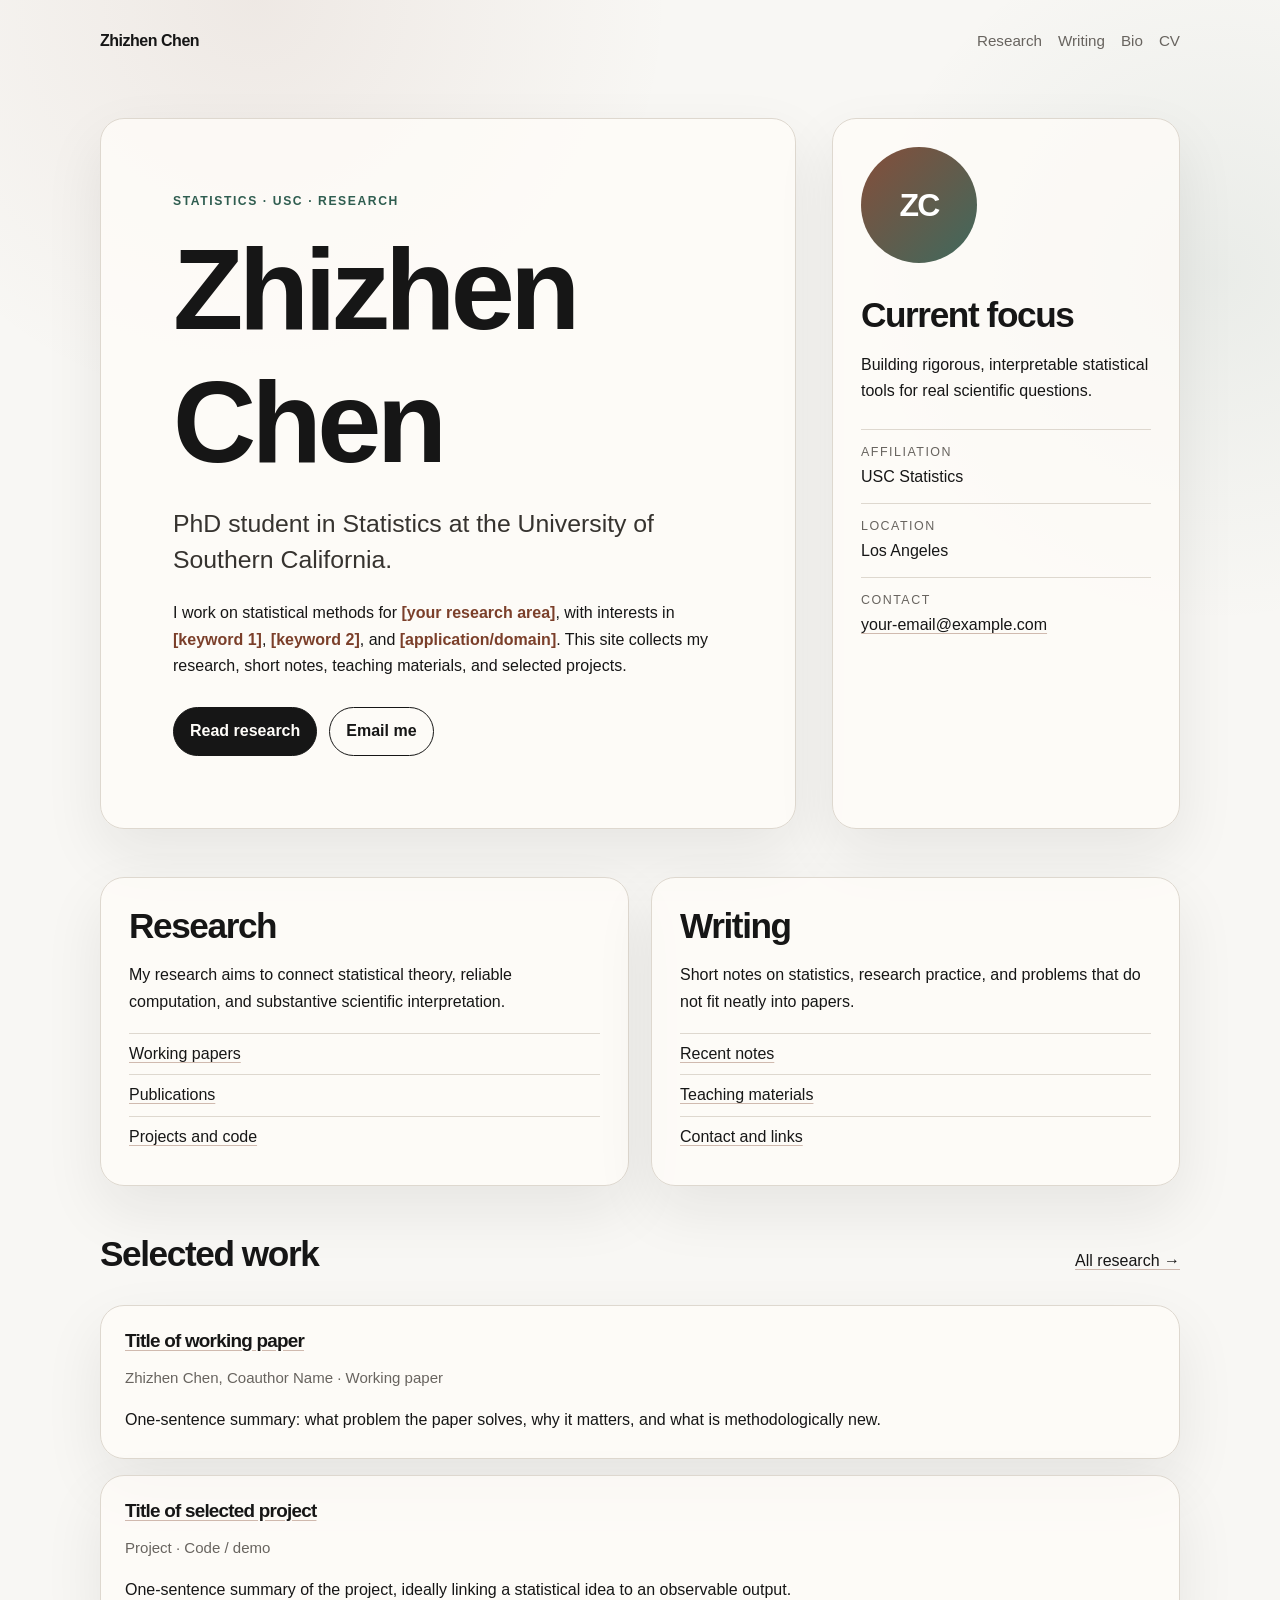
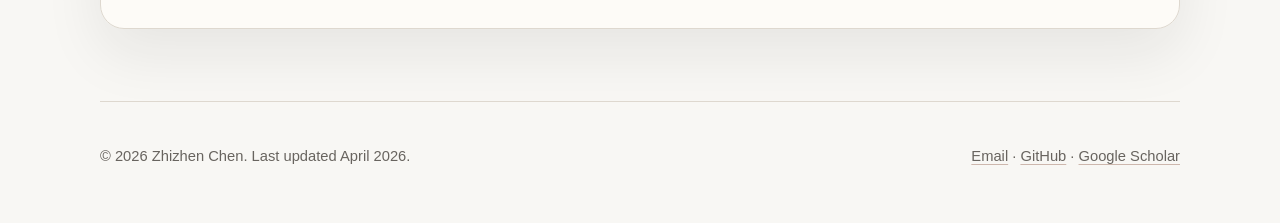
==== index.html @ fd3c136f "Add files via upload" ====
<!doctype html>
<html lang="en">
<head>
  <meta charset="utf-8">
  <meta name="viewport" content="width=device-width, initial-scale=1">
  <title>Zhizhen Chen</title>
  <meta name="description" content="Personal academic website of Zhizhen Chen, PhD student in Statistics at the University of Southern California.">
  <meta property="og:title" content="Zhizhen Chen">
  <meta property="og:description" content="Research, writing, and selected projects.">
  <meta property="og:type" content="website">
  <link rel="stylesheet" href="assets/styles.css">
</head>
<body>
  <header class="site-header">
    <a class="brand" href="index.html">Zhizhen Chen</a>
    <nav aria-label="Primary navigation">
      <a href="research.html">Research</a>
      <a href="writing.html">Writing</a>
      <a href="bio.html">Bio</a>
      <a href="files/cv.pdf">CV</a>
    </nav>
  </header>

  <main>
    <section class="hero">
      <div class="hero-copy">
        <p class="eyebrow">Statistics · USC · Research</p>
        <h1>Zhizhen Chen</h1>
        <p class="lead">PhD student in Statistics at the University of Southern California.</p>
        <p>
          I work on statistical methods for <span class="placeholder">[your research area]</span>,
          with interests in <span class="placeholder">[keyword 1]</span>,
          <span class="placeholder">[keyword 2]</span>, and
          <span class="placeholder">[application/domain]</span>. This site collects my research,
          short notes, teaching materials, and selected projects.
        </p>
        <div class="actions">
          <a class="button" href="research.html">Read research</a>
          <a class="button secondary" href="mailto:your-email@example.com">Email me</a>
        </div>
      </div>
      <aside class="profile-card" aria-label="Profile summary">
        <div class="avatar" role="img" aria-label="Profile photo placeholder">ZC</div>
        <h2>Current focus</h2>
        <p>Building rigorous, interpretable statistical tools for real scientific questions.</p>
        <dl>
          <div>
            <dt>Affiliation</dt>
            <dd>USC Statistics</dd>
          </div>
          <div>
            <dt>Location</dt>
            <dd>Los Angeles</dd>
          </div>
          <div>
            <dt>Contact</dt>
            <dd><a href="mailto:your-email@example.com">your-email@example.com</a></dd>
          </div>
        </dl>
      </aside>
    </section>

    <section class="grid two-columns section-gap">
      <article class="panel">
        <h2>Research</h2>
        <p>
          My research aims to connect statistical theory, reliable computation, and substantive scientific interpretation.
        </p>
        <ul class="clean-list">
          <li><a href="research.html#working-papers">Working papers</a></li>
          <li><a href="research.html#publications">Publications</a></li>
          <li><a href="research.html#projects">Projects and code</a></li>
        </ul>
      </article>
      <article class="panel">
        <h2>Writing</h2>
        <p>
          Short notes on statistics, research practice, and problems that do not fit neatly into papers.
        </p>
        <ul class="clean-list">
          <li><a href="writing.html">Recent notes</a></li>
          <li><a href="bio.html#teaching">Teaching materials</a></li>
          <li><a href="bio.html#contact">Contact and links</a></li>
        </ul>
      </article>
    </section>

    <section class="section-gap">
      <div class="section-heading">
        <h2>Selected work</h2>
        <a href="research.html">All research →</a>
      </div>
      <div class="paper-list">
        <article class="paper">
          <h3><a href="#">Title of working paper</a></h3>
          <p class="meta">Zhizhen Chen, Coauthor Name · Working paper</p>
          <p>One-sentence summary: what problem the paper solves, why it matters, and what is methodologically new.</p>
        </article>
        <article class="paper">
          <h3><a href="#">Title of selected project</a></h3>
          <p class="meta">Project · Code / demo</p>
          <p>One-sentence summary of the project, ideally linking a statistical idea to an observable output.</p>
        </article>
      </div>
    </section>
  </main>

  <footer class="site-footer">
    <p>© 2026 Zhizhen Chen. Last updated April 2026.</p>
    <p><a href="mailto:your-email@example.com">Email</a> · <a href="https://github.com/your-github-username">GitHub</a> · <a href="https://scholar.google.com/">Google Scholar</a></p>
  </footer>
</body>
</html>
---- assets/styles.css ----
:root {
  --bg: #f8f7f4;
  --paper: #fffdf9;
  --ink: #161616;
  --muted: #68645f;
  --line: #ded8cf;
  --accent: #7b3f2a;
  --accent-2: #2f5d50;
  --shadow: 0 24px 60px rgba(31, 26, 22, 0.08);
  --radius: 24px;
  --max: 1080px;
}

* { box-sizing: border-box; }

html { scroll-behavior: smooth; }

body {
  margin: 0;
  background:
    radial-gradient(circle at 20% 0%, rgba(123,63,42,0.08), transparent 26rem),
    radial-gradient(circle at 95% 15%, rgba(47,93,80,0.07), transparent 22rem),
    var(--bg);
  color: var(--ink);
  font-family: ui-sans-serif, -apple-system, BlinkMacSystemFont, "Segoe UI", Roboto, Helvetica, Arial, "Apple Color Emoji", "Segoe UI Emoji", sans-serif;
  line-height: 1.65;
  text-rendering: optimizeLegibility;
}

a { color: inherit; text-decoration-color: rgba(123, 63, 42, 0.35); text-underline-offset: 0.18em; }
a:hover { color: var(--accent); text-decoration-color: var(--accent); }

.site-header,
main,
.site-footer {
  width: min(var(--max), calc(100% - 36px));
  margin: 0 auto;
}

.site-header {
  display: flex;
  align-items: center;
  justify-content: space-between;
  gap: 1rem;
  padding: 28px 0 20px;
}

.brand {
  font-weight: 750;
  letter-spacing: -0.03em;
  text-decoration: none;
}

nav {
  display: flex;
  gap: 1rem;
  flex-wrap: wrap;
  color: var(--muted);
  font-size: 0.95rem;
}

nav a {
  text-decoration: none;
  border-bottom: 1px solid transparent;
}

nav a:hover,
nav a[aria-current="page"] {
  color: var(--ink);
  border-bottom-color: var(--accent);
}

main { padding: 44px 0 72px; }
.narrow { max-width: 820px; }

.hero {
  display: grid;
  grid-template-columns: minmax(0, 1.6fr) minmax(280px, 0.8fr);
  gap: 36px;
  align-items: stretch;
}

.hero-copy {
  padding: clamp(28px, 6vw, 72px);
  border: 1px solid var(--line);
  border-radius: var(--radius);
  background: rgba(255, 253, 249, 0.78);
  box-shadow: var(--shadow);
}

.eyebrow {
  margin: 0 0 12px;
  color: var(--accent-2);
  font-size: 0.76rem;
  font-weight: 800;
  letter-spacing: 0.13em;
  text-transform: uppercase;
}

h1, h2, h3 { line-height: 1.15; letter-spacing: -0.04em; }
h1 { font-size: clamp(3rem, 9vw, 7.2rem); margin: 0 0 18px; }
h2 { font-size: clamp(1.45rem, 3vw, 2.2rem); margin: 0 0 14px; }
h3 { font-size: 1.18rem; margin: 0 0 8px; }

.lead {
  color: #36332f;
  font-size: clamp(1.2rem, 2.4vw, 1.55rem);
  line-height: 1.45;
  margin: 0 0 22px;
}

.placeholder {
  color: var(--accent);
  font-weight: 650;
}

.actions {
  display: flex;
  gap: 12px;
  flex-wrap: wrap;
  margin-top: 28px;
}

.button {
  display: inline-flex;
  align-items: center;
  justify-content: center;
  border: 1px solid var(--ink);
  background: var(--ink);
  color: var(--paper);
  border-radius: 999px;
  padding: 10px 16px;
  text-decoration: none;
  font-weight: 700;
}

.button:hover { color: white; transform: translateY(-1px); }
.button.secondary { background: transparent; color: var(--ink); }
.button.secondary:hover { color: var(--accent); border-color: var(--accent); }

.profile-card,
.panel,
.paper,
.small-card,
.note {
  border: 1px solid var(--line);
  border-radius: var(--radius);
  background: rgba(255, 253, 249, 0.74);
  box-shadow: var(--shadow);
}

.profile-card { padding: 28px; }
.avatar {
  width: 116px;
  height: 116px;
  border-radius: 50%;
  display: grid;
  place-items: center;
  margin-bottom: 32px;
  background: linear-gradient(135deg, rgba(123,63,42,0.92), rgba(47,93,80,0.92));
  color: #fff;
  font-size: 2rem;
  font-weight: 800;
  letter-spacing: -0.06em;
}

dl { margin: 24px 0 0; }
dl div { border-top: 1px solid var(--line); padding: 12px 0; }
dt { color: var(--muted); font-size: 0.78rem; text-transform: uppercase; letter-spacing: 0.12em; }
dd { margin: 2px 0 0; }

.grid.two-columns {
  display: grid;
  grid-template-columns: repeat(2, minmax(0, 1fr));
  gap: 22px;
}

.section-gap { margin-top: 48px; }
.panel { padding: 28px; }
.clean-list { list-style: none; padding: 0; margin: 18px 0 0; }
.clean-list li { padding: 7px 0; border-top: 1px solid var(--line); }

.section-heading {
  display: flex;
  justify-content: space-between;
  gap: 18px;
  align-items: baseline;
  margin-bottom: 16px;
}

.paper-list,
.card-list { display: grid; gap: 16px; }
.paper,
.small-card,
.note { padding: 24px; }
.meta,
.date,
.links { color: var(--muted); font-size: 0.94rem; }
.paper p:last-child,
.note p:last-child,
.small-card p:last-child { margin-bottom: 0; }

.timeline { list-style: none; padding: 0; margin: 0; }
.timeline li {
  display: grid;
  grid-template-columns: 130px minmax(0, 1fr);
  gap: 18px;
  padding: 16px 0;
  border-top: 1px solid var(--line);
}
.time { color: var(--muted); font-variant-numeric: tabular-nums; }

.site-footer {
  display: flex;
  justify-content: space-between;
  gap: 16px;
  flex-wrap: wrap;
  padding: 28px 0 40px;
  border-top: 1px solid var(--line);
  color: var(--muted);
  font-size: 0.92rem;
}

@media (max-width: 760px) {
  .site-header { align-items: flex-start; flex-direction: column; }
  .hero, .grid.two-columns { grid-template-columns: 1fr; }
  h1 { font-size: clamp(3rem, 18vw, 4.7rem); }
  .timeline li { grid-template-columns: 1fr; gap: 2px; }
  .section-heading { flex-direction: column; }
}

@media (prefers-color-scheme: dark) {
  :root {
    --bg: #12100e;
    --paper: #1b1714;
    --ink: #f4efe8;
    --muted: #aaa096;
    --line: #332d28;
    --accent: #e1a083;
    --accent-2: #9ed0bf;
    --shadow: 0 24px 60px rgba(0, 0, 0, 0.25);
  }
  .lead { color: #e2d8cd; }
  .hero-copy, .profile-card, .panel, .paper, .small-card, .note { background: rgba(27, 23, 20, 0.82); }
  .button:hover { color: #12100e; background: var(--accent); }
}
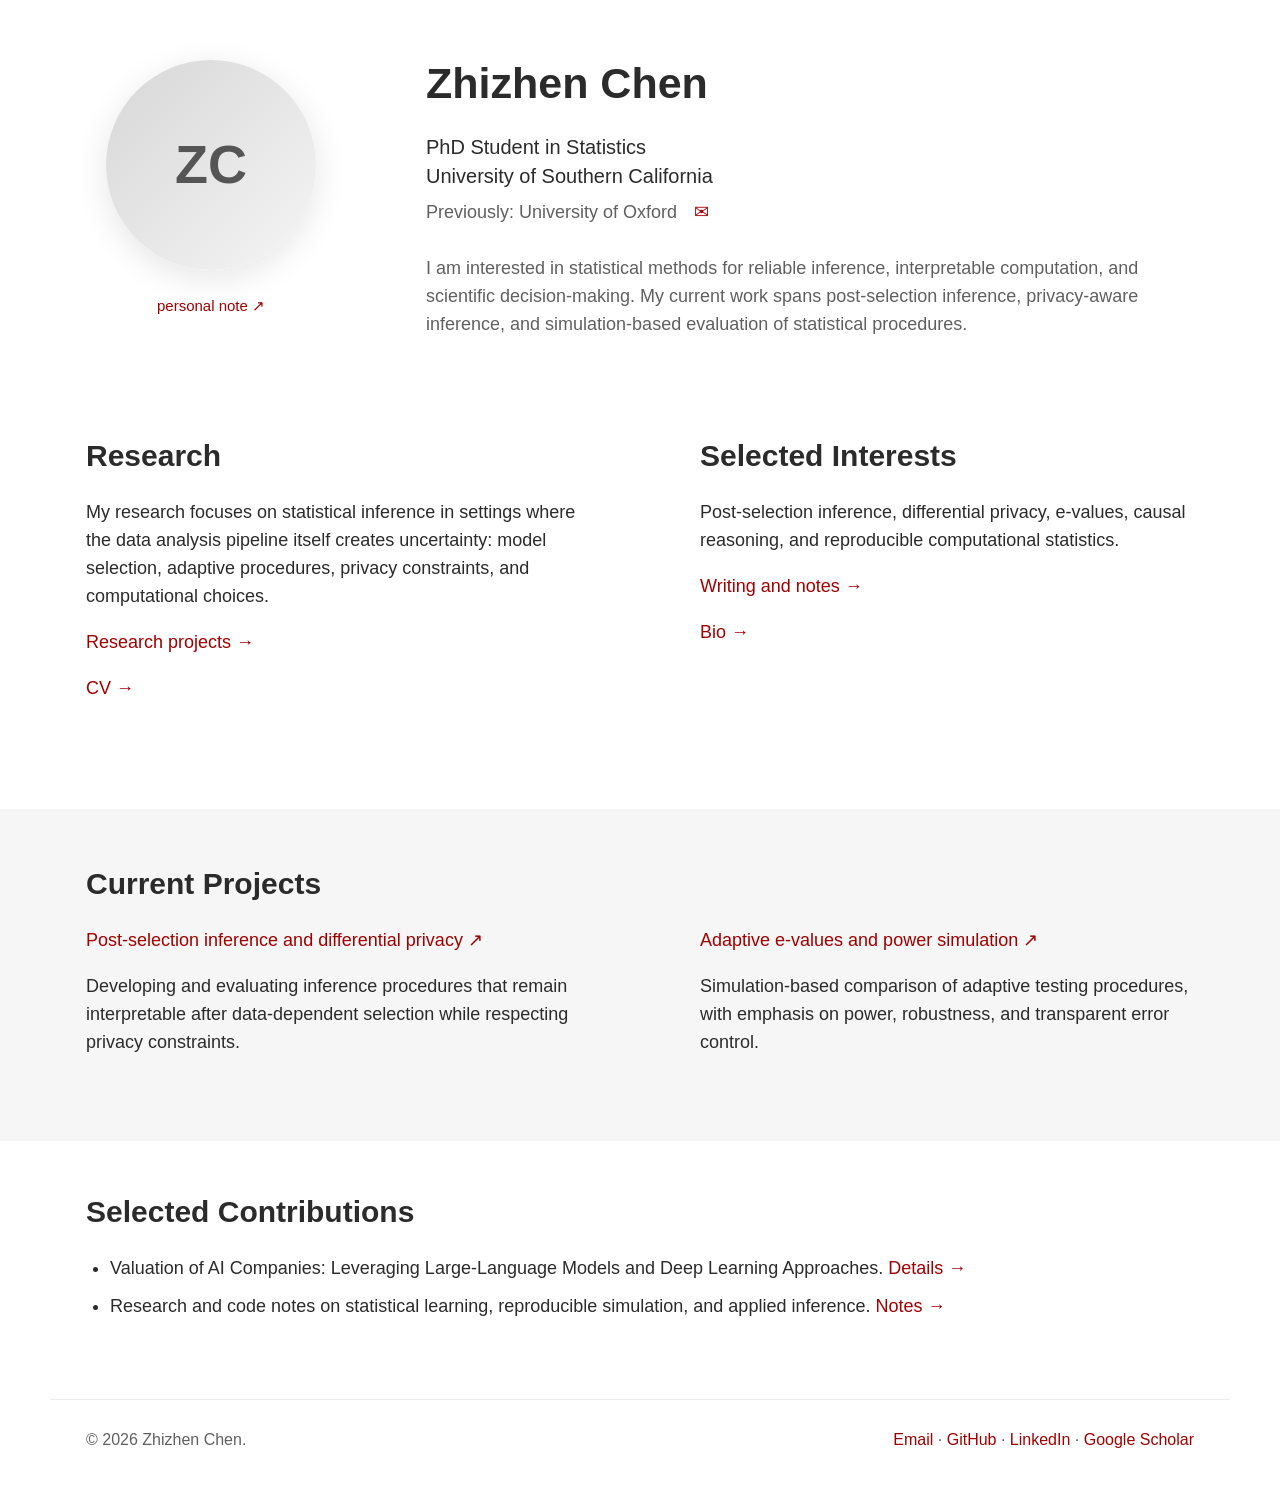
==== commit 6adfa0c4: "Add files via upload" ====
--- a/index.html
+++ b/index.html
@@ -1,113 +1,69 @@
 <!doctype html>
 <html lang="en">
 <head>
-  <meta charset="utf-8">
-  <meta name="viewport" content="width=device-width, initial-scale=1">
+  <meta charset="utf-8" />
+  <meta name="viewport" content="width=device-width, initial-scale=1" />
   <title>Zhizhen Chen</title>
-  <meta name="description" content="Personal academic website of Zhizhen Chen, PhD student in Statistics at the University of Southern California.">
-  <meta property="og:title" content="Zhizhen Chen">
-  <meta property="og:description" content="Research, writing, and selected projects.">
-  <meta property="og:type" content="website">
-  <link rel="stylesheet" href="assets/styles.css">
+  <meta name="description" content="Zhizhen Chen — PhD student in Statistics at the University of Southern California." />
+  <link rel="stylesheet" href="assets/styles.css" />
 </head>
 <body>
-  <header class="site-header">
-    <a class="brand" href="index.html">Zhizhen Chen</a>
-    <nav aria-label="Primary navigation">
-      <a href="research.html">Research</a>
-      <a href="writing.html">Writing</a>
-      <a href="bio.html">Bio</a>
-      <a href="files/cv.pdf">CV</a>
-    </nav>
-  </header>
-
   <main>
-    <section class="hero">
-      <div class="hero-copy">
-        <p class="eyebrow">Statistics · USC · Research</p>
+    <section class="hero wrap">
+      <div class="photo-block">
+        <div class="portrait placeholder">ZC</div>
+        <a class="small-link" href="#">personal note ↗</a>
+      </div>
+      <div class="intro">
         <h1>Zhizhen Chen</h1>
-        <p class="lead">PhD student in Statistics at the University of Southern California.</p>
-        <p>
-          I work on statistical methods for <span class="placeholder">[your research area]</span>,
-          with interests in <span class="placeholder">[keyword 1]</span>,
-          <span class="placeholder">[keyword 2]</span>, and
-          <span class="placeholder">[application/domain]</span>. This site collects my research,
-          short notes, teaching materials, and selected projects.
-        </p>
-        <div class="actions">
-          <a class="button" href="research.html">Read research</a>
-          <a class="button secondary" href="mailto:your-email@example.com">Email me</a>
-        </div>
+        <p class="role">PhD Student in Statistics<br>University of Southern California</p>
+        <p class="education">Previously: University of Oxford <a class="mail" href="mailto:zhizhenc@usc.edu">✉</a></p>
+        <p class="summary">I am interested in statistical methods for reliable inference, interpretable computation, and scientific decision-making. My current work spans post-selection inference, privacy-aware inference, and simulation-based evaluation of statistical procedures.</p>
       </div>
-      <aside class="profile-card" aria-label="Profile summary">
-        <div class="avatar" role="img" aria-label="Profile photo placeholder">ZC</div>
-        <h2>Current focus</h2>
-        <p>Building rigorous, interpretable statistical tools for real scientific questions.</p>
-        <dl>
-          <div>
-            <dt>Affiliation</dt>
-            <dd>USC Statistics</dd>
-          </div>
-          <div>
-            <dt>Location</dt>
-            <dd>Los Angeles</dd>
-          </div>
-          <div>
-            <dt>Contact</dt>
-            <dd><a href="mailto:your-email@example.com">your-email@example.com</a></dd>
-          </div>
-        </dl>
-      </aside>
     </section>
 
-    <section class="grid two-columns section-gap">
-      <article class="panel">
+    <section class="two-col wrap section-gap">
+      <article>
         <h2>Research</h2>
-        <p>
-          My research aims to connect statistical theory, reliable computation, and substantive scientific interpretation.
-        </p>
-        <ul class="clean-list">
-          <li><a href="research.html#working-papers">Working papers</a></li>
-          <li><a href="research.html#publications">Publications</a></li>
-          <li><a href="research.html#projects">Projects and code</a></li>
-        </ul>
+        <p>My research focuses on statistical inference in settings where the data analysis pipeline itself creates uncertainty: model selection, adaptive procedures, privacy constraints, and computational choices.</p>
+        <p><a href="research.html">Research projects →</a></p>
+        <p><a href="files/cv.pdf">CV →</a></p>
       </article>
-      <article class="panel">
-        <h2>Writing</h2>
-        <p>
-          Short notes on statistics, research practice, and problems that do not fit neatly into papers.
-        </p>
-        <ul class="clean-list">
-          <li><a href="writing.html">Recent notes</a></li>
-          <li><a href="bio.html#teaching">Teaching materials</a></li>
-          <li><a href="bio.html#contact">Contact and links</a></li>
-        </ul>
+      <article>
+        <h2>Selected Interests</h2>
+        <p>Post-selection inference, differential privacy, e-values, causal reasoning, and reproducible computational statistics.</p>
+        <p><a href="writing.html">Writing and notes →</a></p>
+        <p><a href="bio.html">Bio →</a></p>
       </article>
     </section>
 
-    <section class="section-gap">
-      <div class="section-heading">
-        <h2>Selected work</h2>
-        <a href="research.html">All research →</a>
-      </div>
-      <div class="paper-list">
-        <article class="paper">
-          <h3><a href="#">Title of working paper</a></h3>
-          <p class="meta">Zhizhen Chen, Coauthor Name · Working paper</p>
-          <p>One-sentence summary: what problem the paper solves, why it matters, and what is methodologically new.</p>
+    <section class="band">
+      <div class="two-col wrap">
+        <article>
+          <h2>Current Projects</h2>
+          <p><a href="research.html">Post-selection inference and differential privacy ↗</a></p>
+          <p>Developing and evaluating inference procedures that remain interpretable after data-dependent selection while respecting privacy constraints.</p>
         </article>
-        <article class="paper">
-          <h3><a href="#">Title of selected project</a></h3>
-          <p class="meta">Project · Code / demo</p>
-          <p>One-sentence summary of the project, ideally linking a statistical idea to an observable output.</p>
+        <article>
+          <h2>&nbsp;</h2>
+          <p><a href="research.html">Adaptive e-values and power simulation ↗</a></p>
+          <p>Simulation-based comparison of adaptive testing procedures, with emphasis on power, robustness, and transparent error control.</p>
         </article>
       </div>
     </section>
+
+    <section class="wrap contributions">
+      <h2>Selected Contributions</h2>
+      <ul>
+        <li>Valuation of AI Companies: Leveraging Large-Language Models and Deep Learning Approaches. <a href="research.html">Details →</a></li>
+        <li>Research and code notes on statistical learning, reproducible simulation, and applied inference. <a href="writing.html">Notes →</a></li>
+      </ul>
+    </section>
+
+    <footer class="wrap footer">
+      <span>© 2026 Zhizhen Chen.</span>
+      <span><a href="mailto:zhizhenc@usc.edu">Email</a> · <a href="https://github.com/Zhizhen128">GitHub</a> · <a href="https://www.linkedin.com/in/zhizhen-chen-1458b321a">LinkedIn</a> · <a href="#">Google Scholar</a></span>
+    </footer>
   </main>
-
-  <footer class="site-footer">
-    <p>© 2026 Zhizhen Chen. Last updated April 2026.</p>
-    <p><a href="mailto:your-email@example.com">Email</a> · <a href="https://github.com/your-github-username">GitHub</a> · <a href="https://scholar.google.com/">Google Scholar</a></p>
-  </footer>
 </body>
 </html>
--- a/assets/styles.css
+++ b/assets/styles.css
@@ -1,246 +1,12 @@
-:root {
-  --bg: #f8f7f4;
-  --paper: #fffdf9;
-  --ink: #161616;
-  --muted: #68645f;
-  --line: #ded8cf;
-  --accent: #7b3f2a;
-  --accent-2: #2f5d50;
-  --shadow: 0 24px 60px rgba(31, 26, 22, 0.08);
-  --radius: 24px;
-  --max: 1080px;
+:root{
+  --text:#2b2b2b;
+  --muted:#606060;
+  --link:#a00000;
+  --bg:#ffffff;
+  --band:#f6f6f6;
+  --rule:#ececec;
+  --max:1180px;
 }
-
-* { box-sizing: border-box; }
-
-html { scroll-behavior: smooth; }
-
-body {
-  margin: 0;
-  background:
-    radial-gradient(circle at 20% 0%, rgba(123,63,42,0.08), transparent 26rem),
-    radial-gradient(circle at 95% 15%, rgba(47,93,80,0.07), transparent 22rem),
-    var(--bg);
-  color: var(--ink);
-  font-family: ui-sans-serif, -apple-system, BlinkMacSystemFont, "Segoe UI", Roboto, Helvetica, Arial, "Apple Color Emoji", "Segoe UI Emoji", sans-serif;
-  line-height: 1.65;
-  text-rendering: optimizeLegibility;
-}
-
-a { color: inherit; text-decoration-color: rgba(123, 63, 42, 0.35); text-underline-offset: 0.18em; }
-a:hover { color: var(--accent); text-decoration-color: var(--accent); }
-
-.site-header,
-main,
-.site-footer {
-  width: min(var(--max), calc(100% - 36px));
-  margin: 0 auto;
-}
-
-.site-header {
-  display: flex;
-  align-items: center;
-  justify-content: space-between;
-  gap: 1rem;
-  padding: 28px 0 20px;
-}
-
-.brand {
-  font-weight: 750;
-  letter-spacing: -0.03em;
-  text-decoration: none;
-}
-
-nav {
-  display: flex;
-  gap: 1rem;
-  flex-wrap: wrap;
-  color: var(--muted);
-  font-size: 0.95rem;
-}
-
-nav a {
-  text-decoration: none;
-  border-bottom: 1px solid transparent;
-}
-
-nav a:hover,
-nav a[aria-current="page"] {
-  color: var(--ink);
-  border-bottom-color: var(--accent);
-}
-
-main { padding: 44px 0 72px; }
-.narrow { max-width: 820px; }
-
-.hero {
-  display: grid;
-  grid-template-columns: minmax(0, 1.6fr) minmax(280px, 0.8fr);
-  gap: 36px;
-  align-items: stretch;
-}
-
-.hero-copy {
-  padding: clamp(28px, 6vw, 72px);
-  border: 1px solid var(--line);
-  border-radius: var(--radius);
-  background: rgba(255, 253, 249, 0.78);
-  box-shadow: var(--shadow);
-}
-
-.eyebrow {
-  margin: 0 0 12px;
-  color: var(--accent-2);
-  font-size: 0.76rem;
-  font-weight: 800;
-  letter-spacing: 0.13em;
-  text-transform: uppercase;
-}
-
-h1, h2, h3 { line-height: 1.15; letter-spacing: -0.04em; }
-h1 { font-size: clamp(3rem, 9vw, 7.2rem); margin: 0 0 18px; }
-h2 { font-size: clamp(1.45rem, 3vw, 2.2rem); margin: 0 0 14px; }
-h3 { font-size: 1.18rem; margin: 0 0 8px; }
-
-.lead {
-  color: #36332f;
-  font-size: clamp(1.2rem, 2.4vw, 1.55rem);
-  line-height: 1.45;
-  margin: 0 0 22px;
-}
-
-.placeholder {
-  color: var(--accent);
-  font-weight: 650;
-}
-
-.actions {
-  display: flex;
-  gap: 12px;
-  flex-wrap: wrap;
-  margin-top: 28px;
-}
-
-.button {
-  display: inline-flex;
-  align-items: center;
-  justify-content: center;
-  border: 1px solid var(--ink);
-  background: var(--ink);
-  color: var(--paper);
-  border-radius: 999px;
-  padding: 10px 16px;
-  text-decoration: none;
-  font-weight: 700;
-}
-
-.button:hover { color: white; transform: translateY(-1px); }
-.button.secondary { background: transparent; color: var(--ink); }
-.button.secondary:hover { color: var(--accent); border-color: var(--accent); }
-
-.profile-card,
-.panel,
-.paper,
-.small-card,
-.note {
-  border: 1px solid var(--line);
-  border-radius: var(--radius);
-  background: rgba(255, 253, 249, 0.74);
-  box-shadow: var(--shadow);
-}
-
-.profile-card { padding: 28px; }
-.avatar {
-  width: 116px;
-  height: 116px;
-  border-radius: 50%;
-  display: grid;
-  place-items: center;
-  margin-bottom: 32px;
-  background: linear-gradient(135deg, rgba(123,63,42,0.92), rgba(47,93,80,0.92));
-  color: #fff;
-  font-size: 2rem;
-  font-weight: 800;
-  letter-spacing: -0.06em;
-}
-
-dl { margin: 24px 0 0; }
-dl div { border-top: 1px solid var(--line); padding: 12px 0; }
-dt { color: var(--muted); font-size: 0.78rem; text-transform: uppercase; letter-spacing: 0.12em; }
-dd { margin: 2px 0 0; }
-
-.grid.two-columns {
-  display: grid;
-  grid-template-columns: repeat(2, minmax(0, 1fr));
-  gap: 22px;
-}
-
-.section-gap { margin-top: 48px; }
-.panel { padding: 28px; }
-.clean-list { list-style: none; padding: 0; margin: 18px 0 0; }
-.clean-list li { padding: 7px 0; border-top: 1px solid var(--line); }
-
-.section-heading {
-  display: flex;
-  justify-content: space-between;
-  gap: 18px;
-  align-items: baseline;
-  margin-bottom: 16px;
-}
-
-.paper-list,
-.card-list { display: grid; gap: 16px; }
-.paper,
-.small-card,
-.note { padding: 24px; }
-.meta,
-.date,
-.links { color: var(--muted); font-size: 0.94rem; }
-.paper p:last-child,
-.note p:last-child,
-.small-card p:last-child { margin-bottom: 0; }
-
-.timeline { list-style: none; padding: 0; margin: 0; }
-.timeline li {
-  display: grid;
-  grid-template-columns: 130px minmax(0, 1fr);
-  gap: 18px;
-  padding: 16px 0;
-  border-top: 1px solid var(--line);
-}
-.time { color: var(--muted); font-variant-numeric: tabular-nums; }
-
-.site-footer {
-  display: flex;
-  justify-content: space-between;
-  gap: 16px;
-  flex-wrap: wrap;
-  padding: 28px 0 40px;
-  border-top: 1px solid var(--line);
-  color: var(--muted);
-  font-size: 0.92rem;
-}
-
-@media (max-width: 760px) {
-  .site-header { align-items: flex-start; flex-direction: column; }
-  .hero, .grid.two-columns { grid-template-columns: 1fr; }
-  h1 { font-size: clamp(3rem, 18vw, 4.7rem); }
-  .timeline li { grid-template-columns: 1fr; gap: 2px; }
-  .section-heading { flex-direction: column; }
-}
-
-@media (prefers-color-scheme: dark) {
-  :root {
-    --bg: #12100e;
-    --paper: #1b1714;
-    --ink: #f4efe8;
-    --muted: #aaa096;
-    --line: #332d28;
-    --accent: #e1a083;
-    --accent-2: #9ed0bf;
-    --shadow: 0 24px 60px rgba(0, 0, 0, 0.25);
-  }
-  .lead { color: #e2d8cd; }
-  .hero-copy, .profile-card, .panel, .paper, .small-card, .note { background: rgba(27, 23, 20, 0.82); }
-  .button:hover { color: #12100e; background: var(--accent); }
-}
+*{box-sizing:border-box}
+body{margin:0;background:var(--bg);color:var(--text);font-family:-apple-system,BlinkMacSystemFont,"Segoe UI",Roboto,Helvetica,Arial,sans-serif;font-size:18px;line-height:1.55}
+a{color:var(--link);text-decoration:none}a:hover{text-decoration:underline}.wrap{max-width:var(--max);margin:0 auto;padding-left:36px;padding-right:36px}.hero{display:grid;grid-template-columns:250px 1fr;gap:90px;padding-top:60px;padding-bottom:100px;align-items:start}.photo-block{text-align:center}.portrait{width:210px;height:210px;border-radius:50%;object-fit:cover;display:flex;align-items:center;justify-content:center;margin:0 auto 22px;background:linear-gradient(135deg,#d7d7d7,#f5f5f5);font-size:54px;font-weight:700;color:#555;box-shadow:0 8px 32px rgba(0,0,0,.10)}.small-link{font-size:15px;color:var(--link)}h1{font-size:43px;line-height:1.1;margin:0 0 26px;font-weight:800}h2{font-size:30px;line-height:1.15;margin:0 0 26px;font-weight:800}.role{font-size:20px;line-height:1.45;margin:0 0 8px}.education{font-size:18px;color:var(--muted);margin:0 0 28px}.mail{display:inline-block;margin-left:12px}.summary{max-width:790px;color:var(--muted);margin:0}.two-col{display:grid;grid-template-columns:1fr 1fr;gap:120px}.section-gap{padding-bottom:88px}.two-col article p{max-width:570px;margin:0 0 18px}.band{background:var(--band);padding:58px 0 66px}.contributions{padding-top:54px;padding-bottom:60px}.contributions ul{padding-left:24px;margin-top:0}.contributions li{margin:10px 0}.footer{border-top:1px solid var(--rule);padding-top:28px;padding-bottom:38px;display:flex;justify-content:space-between;gap:24px;color:var(--muted);font-size:16px}.page{padding-top:54px;padding-bottom:80px;max-width:900px}.page nav{margin-bottom:36px}.project{border-top:1px solid var(--rule);padding:28px 0}.project h2{font-size:26px;margin-bottom:6px}.meta{color:var(--muted);font-size:16px;margin-top:0}@media(max-width:800px){body{font-size:17px}.wrap{padding-left:24px;padding-right:24px}.hero{grid-template-columns:1fr;gap:28px;padding-top:38px;padding-bottom:60px}.photo-block{text-align:left}.portrait{margin-left:0;width:160px;height:160px}.two-col{grid-template-columns:1fr;gap:46px}.band{padding:44px 0}.footer{display:block}h1{font-size:40px}h2{font-size:27px}}
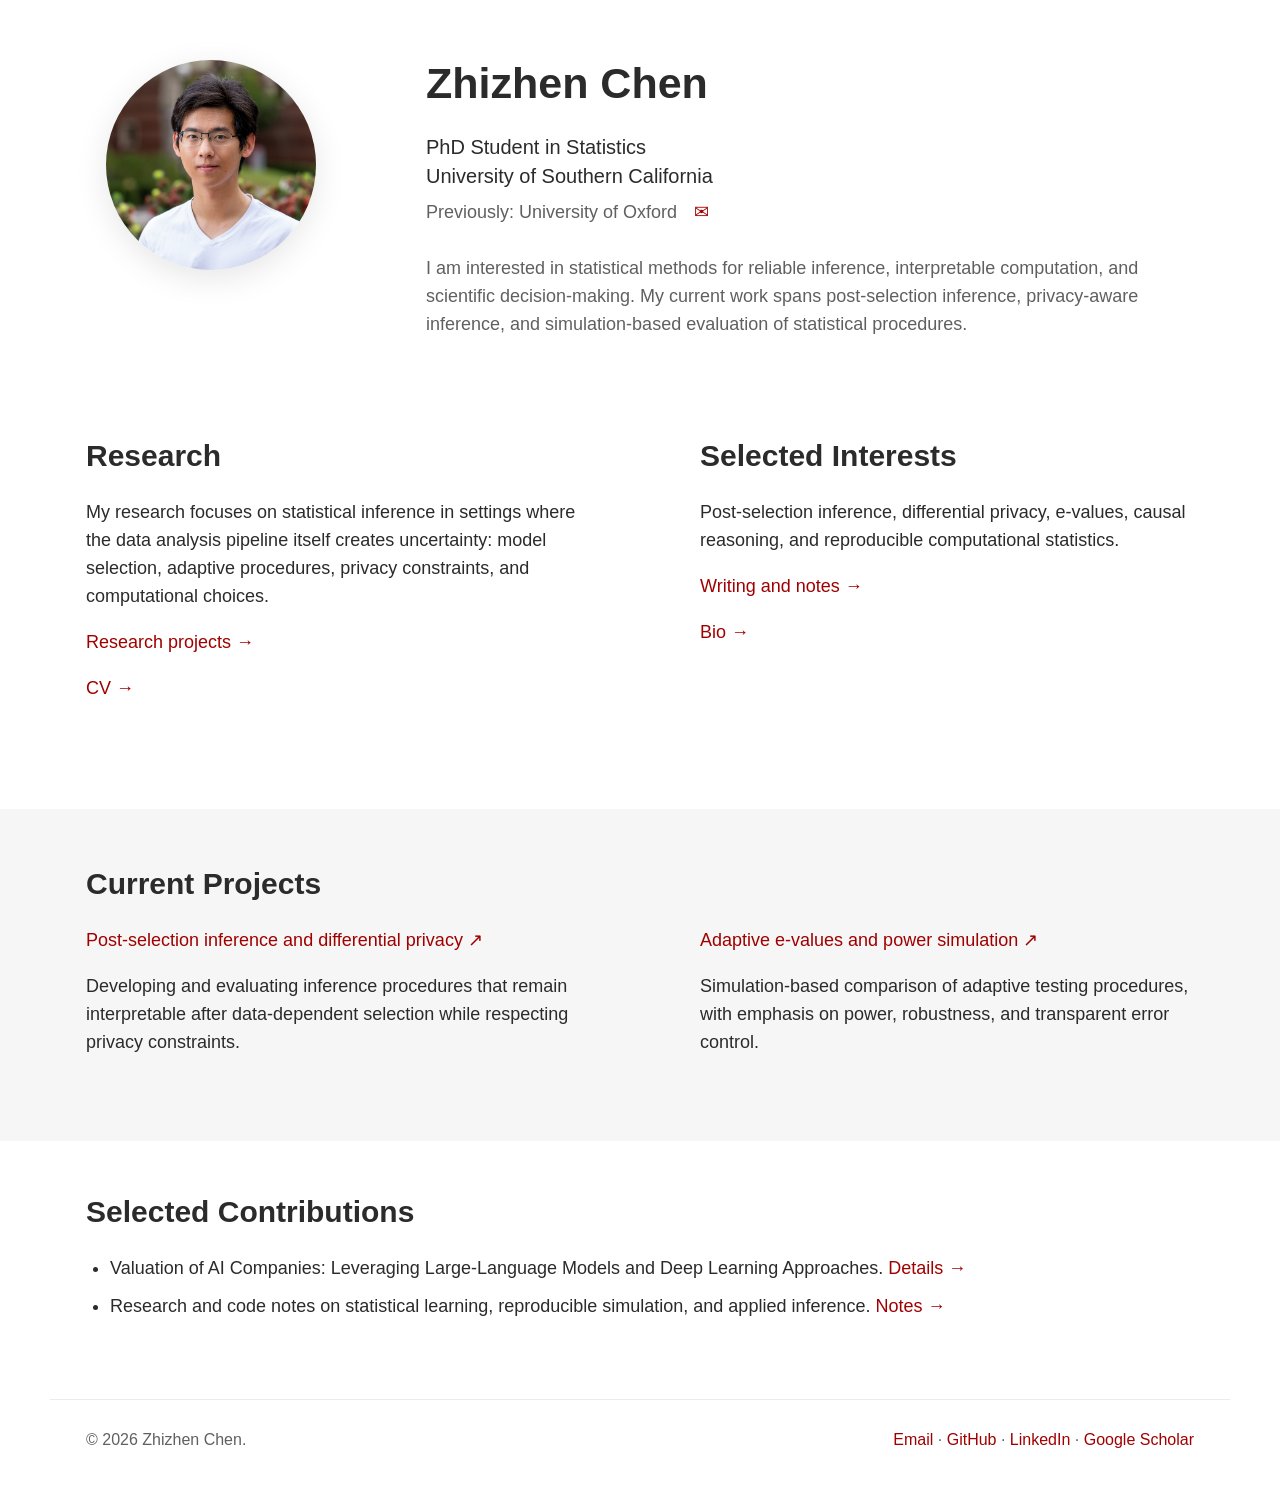
==== commit 46cbbc10: "Update portrait image in index.html Replaced placeholder portrait with actual image." ====
--- a/index.html
+++ b/index.html
@@ -11,8 +11,7 @@
   <main>
     <section class="hero wrap">
       <div class="photo-block">
-        <div class="portrait placeholder">ZC</div>
-        <a class="small-link" href="#">personal note ↗</a>
+  <img class="portrait" src="assets/profile.jpg" alt="Zhizhen Chen">
       </div>
       <div class="intro">
         <h1>Zhizhen Chen</h1>
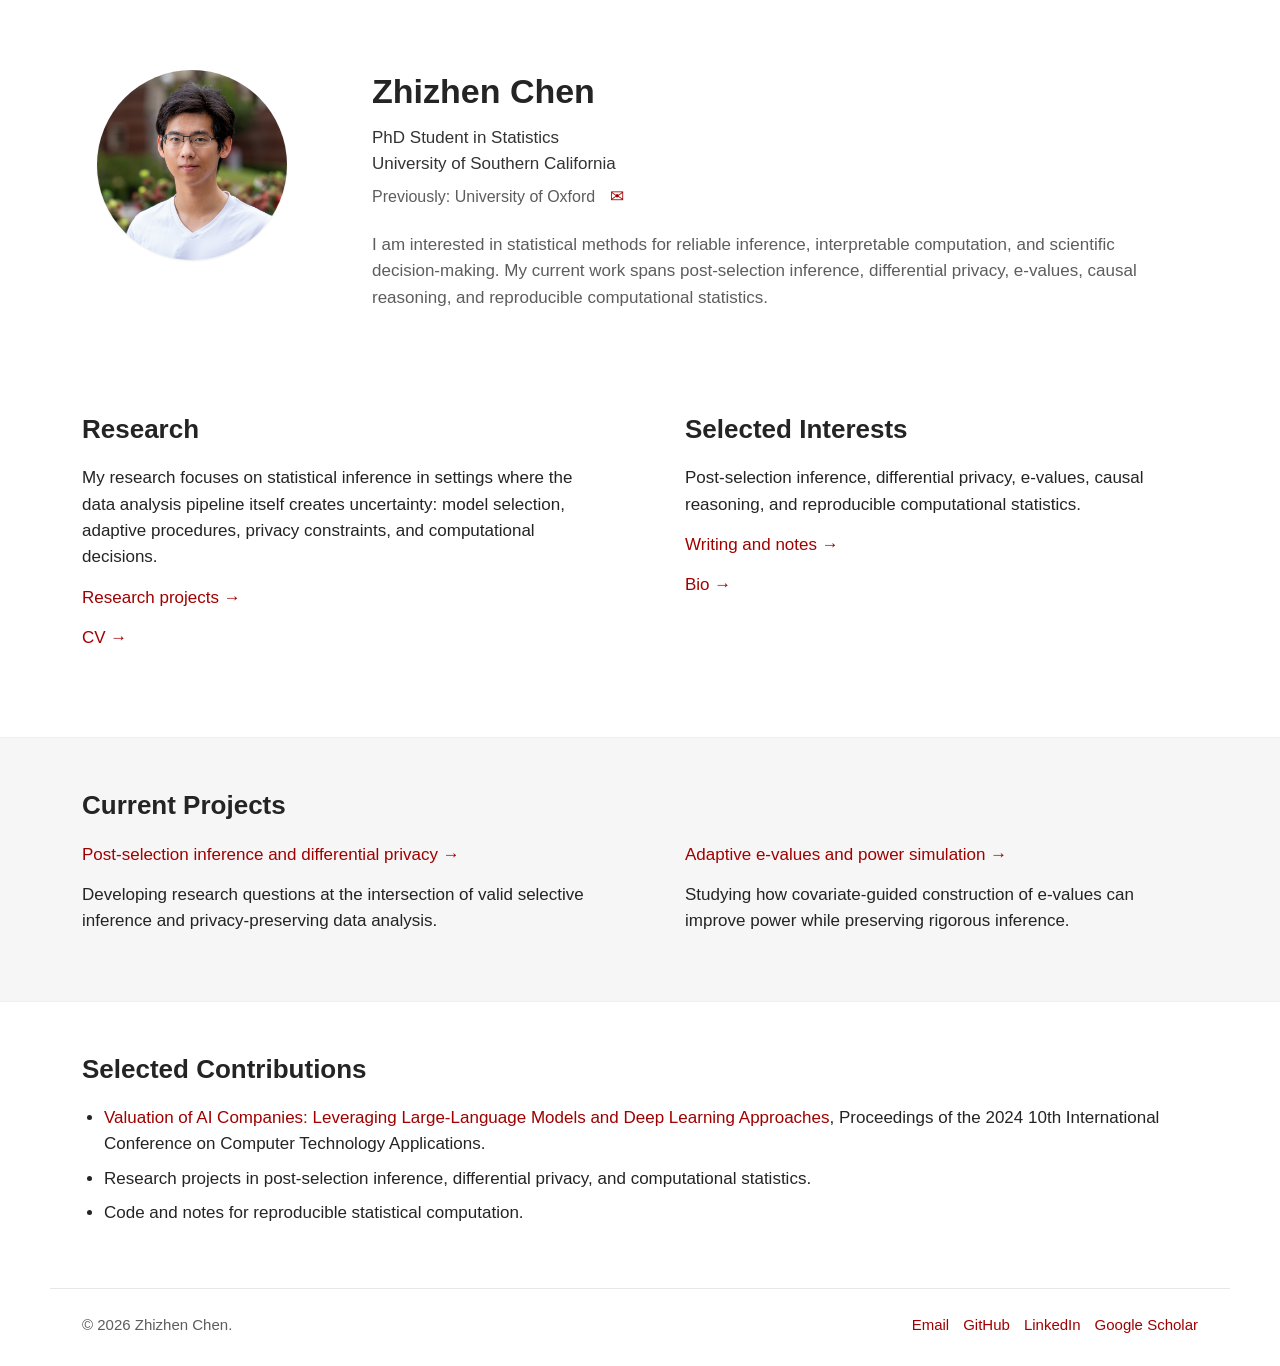
==== commit 97508151: "Add files via upload" ====
--- a/index.html
+++ b/index.html
@@ -11,23 +11,29 @@
   <main>
     <section class="hero wrap">
       <div class="photo-block">
-  <img class="portrait" src="assets/profile.jpg" alt="Zhizhen Chen">
+        <img class="portrait" src="assets/profile.jpg" alt="Zhizhen Chen">
       </div>
+
       <div class="intro">
         <h1>Zhizhen Chen</h1>
         <p class="role">PhD Student in Statistics<br>University of Southern California</p>
-        <p class="education">Previously: University of Oxford <a class="mail" href="mailto:zhizhenc@usc.edu">✉</a></p>
-        <p class="summary">I am interested in statistical methods for reliable inference, interpretable computation, and scientific decision-making. My current work spans post-selection inference, privacy-aware inference, and simulation-based evaluation of statistical procedures.</p>
+        <p class="education">Previously: University of Oxford <a class="mail" href="mailto:zhizhenc@usc.edu" aria-label="Email Zhizhen Chen">✉</a></p>
+        <p class="summary">
+          I am interested in statistical methods for reliable inference, interpretable computation, and scientific decision-making. My current work spans post-selection inference, differential privacy, e-values, causal reasoning, and reproducible computational statistics.
+        </p>
       </div>
     </section>
 
     <section class="two-col wrap section-gap">
       <article>
         <h2>Research</h2>
-        <p>My research focuses on statistical inference in settings where the data analysis pipeline itself creates uncertainty: model selection, adaptive procedures, privacy constraints, and computational choices.</p>
+        <p>
+          My research focuses on statistical inference in settings where the data analysis pipeline itself creates uncertainty: model selection, adaptive procedures, privacy constraints, and computational decisions.
+        </p>
         <p><a href="research.html">Research projects →</a></p>
         <p><a href="files/cv.pdf">CV →</a></p>
       </article>
+
       <article>
         <h2>Selected Interests</h2>
         <p>Post-selection inference, differential privacy, e-values, causal reasoning, and reproducible computational statistics.</p>
@@ -40,13 +46,14 @@
       <div class="two-col wrap">
         <article>
           <h2>Current Projects</h2>
-          <p><a href="research.html">Post-selection inference and differential privacy ↗</a></p>
-          <p>Developing and evaluating inference procedures that remain interpretable after data-dependent selection while respecting privacy constraints.</p>
+          <p><a href="research.html#psi-dp">Post-selection inference and differential privacy →</a></p>
+          <p>Developing research questions at the intersection of valid selective inference and privacy-preserving data analysis.</p>
         </article>
+
         <article>
           <h2>&nbsp;</h2>
-          <p><a href="research.html">Adaptive e-values and power simulation ↗</a></p>
-          <p>Simulation-based comparison of adaptive testing procedures, with emphasis on power, robustness, and transparent error control.</p>
+          <p><a href="research.html#evalues">Adaptive e-values and power simulation →</a></p>
+          <p>Studying how covariate-guided construction of e-values can improve power while preserving rigorous inference.</p>
         </article>
       </div>
     </section>
@@ -54,15 +61,21 @@
     <section class="wrap contributions">
       <h2>Selected Contributions</h2>
       <ul>
-        <li>Valuation of AI Companies: Leveraging Large-Language Models and Deep Learning Approaches. <a href="research.html">Details →</a></li>
-        <li>Research and code notes on statistical learning, reproducible simulation, and applied inference. <a href="writing.html">Notes →</a></li>
+        <li><a href="research.html#ai-valuation">Valuation of AI Companies: Leveraging Large-Language Models and Deep Learning Approaches</a>, Proceedings of the 2024 10th International Conference on Computer Technology Applications.</li>
+        <li>Research projects in post-selection inference, differential privacy, and computational statistics.</li>
+        <li>Code and notes for reproducible statistical computation.</li>
       </ul>
     </section>
+  </main>
 
-    <footer class="wrap footer">
-      <span>© 2026 Zhizhen Chen.</span>
-      <span><a href="mailto:zhizhenc@usc.edu">Email</a> · <a href="https://github.com/Zhizhen128">GitHub</a> · <a href="https://www.linkedin.com/in/zhizhen-chen-1458b321a">LinkedIn</a> · <a href="#">Google Scholar</a></span>
-    </footer>
-  </main>
+  <footer class="wrap footer">
+    <span>© 2026 Zhizhen Chen.</span>
+    <span class="links">
+      <a href="mailto:zhizhenc@usc.edu">Email</a>
+      <a href="https://github.com/Zhizhen128">GitHub</a>
+      <a href="https://www.linkedin.com/in/zhizhen-chen-1458b321a">LinkedIn</a>
+      <a href="https://scholar.google.com/">Google Scholar</a>
+    </span>
+  </footer>
 </body>
 </html>
--- a/assets/styles.css
+++ b/assets/styles.css
@@ -1,12 +1,243 @@
-:root{
-  --text:#2b2b2b;
-  --muted:#606060;
-  --link:#a00000;
-  --bg:#ffffff;
-  --band:#f6f6f6;
-  --rule:#ececec;
-  --max:1180px;
-}
-*{box-sizing:border-box}
-body{margin:0;background:var(--bg);color:var(--text);font-family:-apple-system,BlinkMacSystemFont,"Segoe UI",Roboto,Helvetica,Arial,sans-serif;font-size:18px;line-height:1.55}
-a{color:var(--link);text-decoration:none}a:hover{text-decoration:underline}.wrap{max-width:var(--max);margin:0 auto;padding-left:36px;padding-right:36px}.hero{display:grid;grid-template-columns:250px 1fr;gap:90px;padding-top:60px;padding-bottom:100px;align-items:start}.photo-block{text-align:center}.portrait{width:210px;height:210px;border-radius:50%;object-fit:cover;display:flex;align-items:center;justify-content:center;margin:0 auto 22px;background:linear-gradient(135deg,#d7d7d7,#f5f5f5);font-size:54px;font-weight:700;color:#555;box-shadow:0 8px 32px rgba(0,0,0,.10)}.small-link{font-size:15px;color:var(--link)}h1{font-size:43px;line-height:1.1;margin:0 0 26px;font-weight:800}h2{font-size:30px;line-height:1.15;margin:0 0 26px;font-weight:800}.role{font-size:20px;line-height:1.45;margin:0 0 8px}.education{font-size:18px;color:var(--muted);margin:0 0 28px}.mail{display:inline-block;margin-left:12px}.summary{max-width:790px;color:var(--muted);margin:0}.two-col{display:grid;grid-template-columns:1fr 1fr;gap:120px}.section-gap{padding-bottom:88px}.two-col article p{max-width:570px;margin:0 0 18px}.band{background:var(--band);padding:58px 0 66px}.contributions{padding-top:54px;padding-bottom:60px}.contributions ul{padding-left:24px;margin-top:0}.contributions li{margin:10px 0}.footer{border-top:1px solid var(--rule);padding-top:28px;padding-bottom:38px;display:flex;justify-content:space-between;gap:24px;color:var(--muted);font-size:16px}.page{padding-top:54px;padding-bottom:80px;max-width:900px}.page nav{margin-bottom:36px}.project{border-top:1px solid var(--rule);padding:28px 0}.project h2{font-size:26px;margin-bottom:6px}.meta{color:var(--muted);font-size:16px;margin-top:0}@media(max-width:800px){body{font-size:17px}.wrap{padding-left:24px;padding-right:24px}.hero{grid-template-columns:1fr;gap:28px;padding-top:38px;padding-bottom:60px}.photo-block{text-align:left}.portrait{margin-left:0;width:160px;height:160px}.two-col{grid-template-columns:1fr;gap:46px}.band{padding:44px 0}.footer{display:block}h1{font-size:40px}h2{font-size:27px}}
+:root {
+  --text: #242424;
+  --muted: #5d5d5d;
+  --line: #e7e7e7;
+  --accent: #a00000;
+  --band: #f6f6f6;
+  --max: 1180px;
+}
+
+* { box-sizing: border-box; }
+
+body {
+  margin: 0;
+  color: var(--text);
+  font-family: -apple-system, BlinkMacSystemFont, "Segoe UI", Roboto, Helvetica, Arial, sans-serif;
+  font-size: 17px;
+  line-height: 1.55;
+  background: #fff;
+}
+
+.wrap {
+  max-width: var(--max);
+  margin: 0 auto;
+  padding-left: 32px;
+  padding-right: 32px;
+}
+
+a {
+  color: var(--accent);
+  text-decoration: none;
+}
+
+a:hover { text-decoration: underline; }
+
+.hero {
+  display: grid;
+  grid-template-columns: 220px 1fr;
+  gap: 70px;
+  align-items: start;
+  padding-top: 70px;
+  padding-bottom: 70px;
+}
+
+.photo-block {
+  text-align: center;
+}
+
+.portrait {
+  width: 190px;
+  height: 190px;
+  border-radius: 50%;
+  object-fit: cover;
+  object-position: center;
+  display: block;
+  margin: 0 auto 14px;
+  box-shadow: 0 1px 2px rgba(0, 0, 0, 0.08);
+}
+
+.small-link {
+  display: inline-block;
+  margin-top: 8px;
+  font-size: 14px;
+}
+
+.intro h1 {
+  margin: 2px 0 14px;
+  font-size: 34px;
+  line-height: 1.15;
+  font-weight: 700;
+}
+
+.role {
+  margin: 0 0 6px;
+  color: #333;
+}
+
+.education {
+  margin: 0 0 22px;
+  color: var(--muted);
+  font-size: 16px;
+}
+
+.mail {
+  margin-left: 10px;
+  font-size: 17px;
+}
+
+.summary {
+  max-width: 780px;
+  margin-top: 0;
+  color: var(--muted);
+}
+
+.two-col {
+  display: grid;
+  grid-template-columns: 1fr 1fr;
+  gap: 90px;
+}
+
+.section-gap {
+  padding-top: 16px;
+  padding-bottom: 72px;
+}
+
+h2 {
+  margin: 0 0 20px;
+  font-size: 26px;
+  line-height: 1.2;
+}
+
+article p {
+  margin: 0 0 14px;
+}
+
+.band {
+  background: var(--band);
+  padding: 52px 0;
+  border-top: 1px solid #f0f0f0;
+  border-bottom: 1px solid #f0f0f0;
+}
+
+.contributions {
+  padding-top: 52px;
+  padding-bottom: 54px;
+}
+
+.contributions ul {
+  margin: 0;
+  padding-left: 22px;
+}
+
+.contributions li {
+  margin-bottom: 8px;
+}
+
+.footer {
+  border-top: 1px solid var(--line);
+  padding-top: 24px;
+  padding-bottom: 30px;
+  color: var(--muted);
+  font-size: 15px;
+  display: flex;
+  justify-content: space-between;
+  gap: 24px;
+  flex-wrap: wrap;
+}
+
+.links {
+  display: inline-flex;
+  gap: 14px;
+  flex-wrap: wrap;
+}
+
+.topbar {
+  padding-top: 24px;
+  padding-bottom: 24px;
+  display: flex;
+  justify-content: space-between;
+  align-items: center;
+  border-bottom: 1px solid var(--line);
+}
+
+.topbar > a {
+  color: var(--text);
+  font-weight: 700;
+}
+
+.topbar nav {
+  display: flex;
+  gap: 20px;
+  flex-wrap: wrap;
+}
+
+.topbar nav a {
+  color: var(--muted);
+}
+
+.page {
+  padding-top: 54px;
+  padding-bottom: 64px;
+}
+
+.page h1 {
+  margin: 0 0 18px;
+  font-size: 38px;
+  line-height: 1.15;
+}
+
+.lede {
+  max-width: 830px;
+  color: var(--muted);
+  margin-bottom: 42px;
+}
+
+.item {
+  border-top: 1px solid var(--line);
+  padding-top: 28px;
+  padding-bottom: 26px;
+  max-width: 900px;
+}
+
+.item h2 {
+  font-size: 24px;
+  margin-bottom: 8px;
+}
+
+.meta {
+  color: var(--muted);
+  font-size: 15px;
+  margin-top: 0;
+}
+
+@media (max-width: 820px) {
+  .hero {
+    grid-template-columns: 1fr;
+    gap: 28px;
+    padding-top: 38px;
+  }
+
+  .photo-block { text-align: left; }
+
+  .portrait {
+    margin-left: 0;
+    width: 150px;
+    height: 150px;
+  }
+
+  .two-col {
+    grid-template-columns: 1fr;
+    gap: 34px;
+  }
+
+  .topbar {
+    align-items: flex-start;
+    flex-direction: column;
+    gap: 12px;
+  }
+
+  .wrap {
+    padding-left: 22px;
+    padding-right: 22px;
+  }
+}
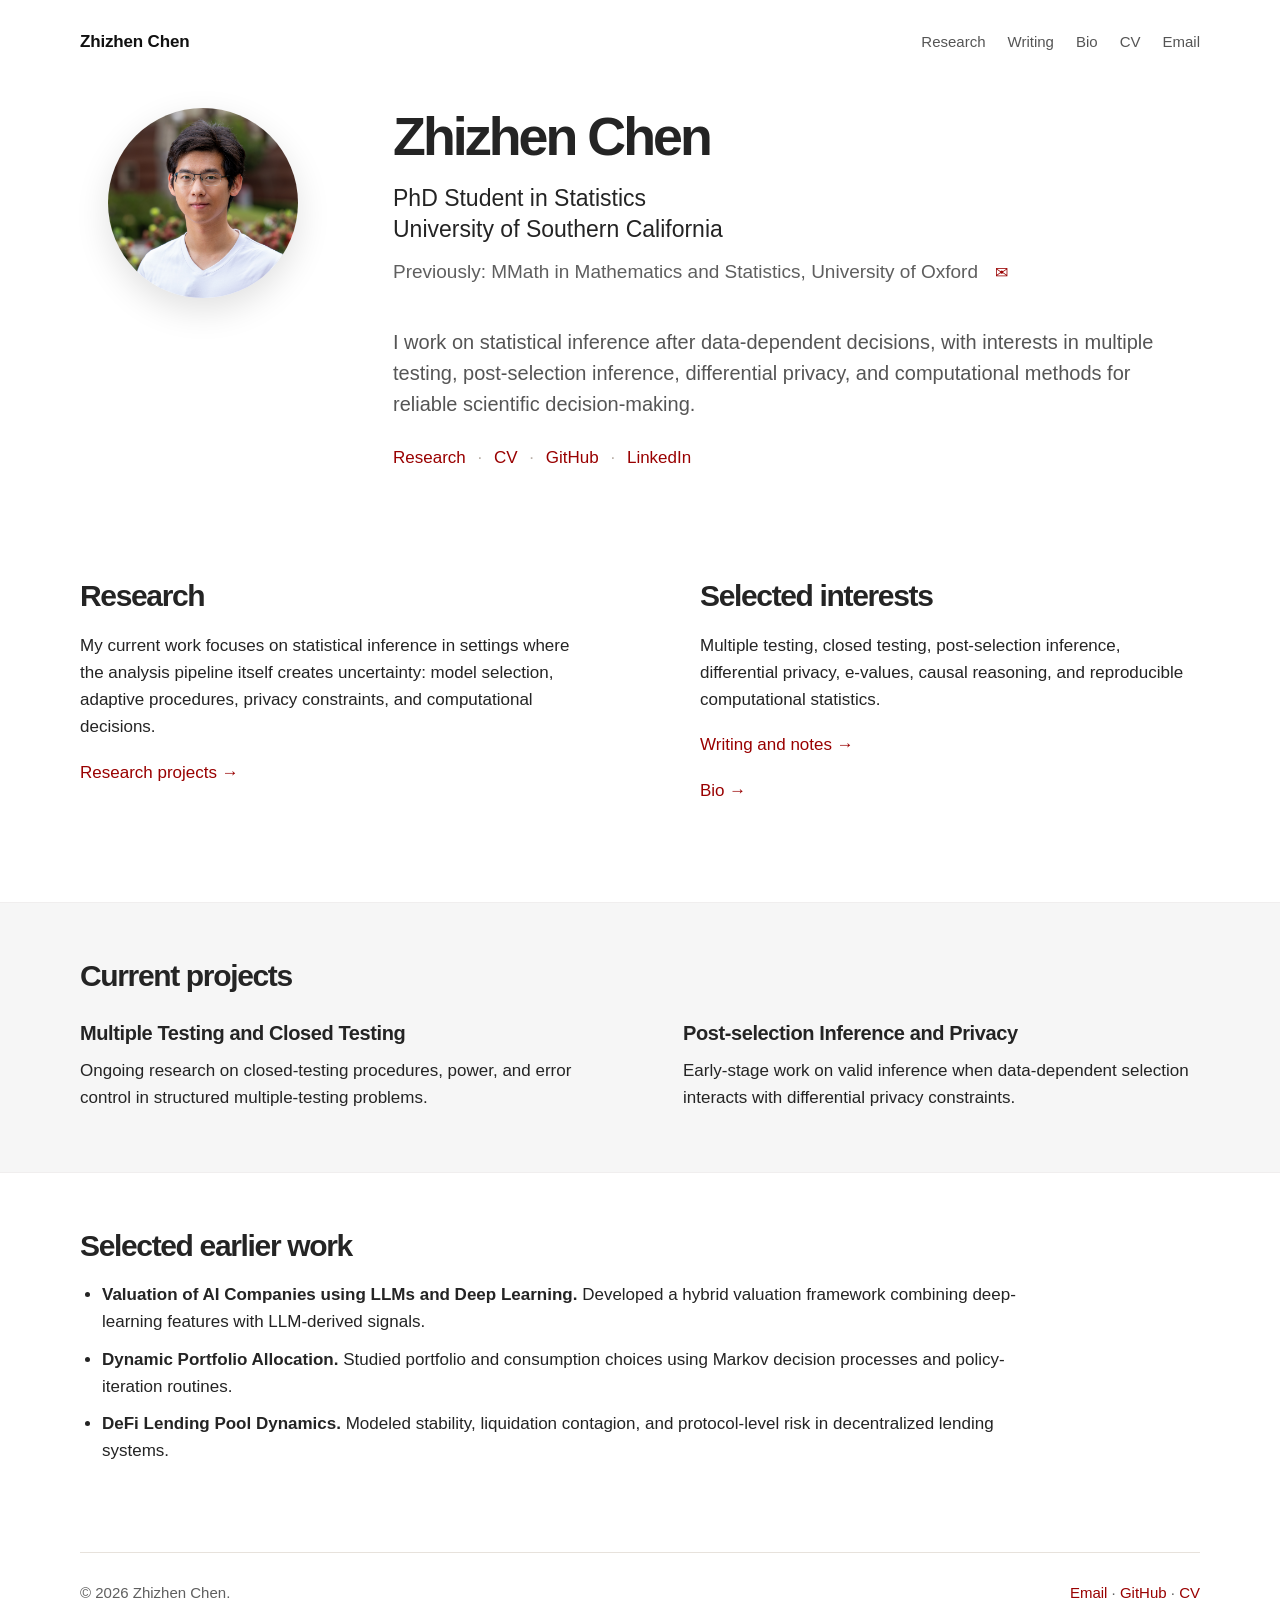
==== commit dc44f009: "Add files via upload" ====
--- a/index.html
+++ b/index.html
@@ -8,18 +8,43 @@
   <link rel="stylesheet" href="assets/styles.css" />
 </head>
 <body>
+  <header class="site-header">
+    <div class="wrap nav">
+      <a class="site-name" href="index.html">Zhizhen Chen</a>
+      <nav aria-label="Main navigation">
+        <a href="research.html">Research</a>
+        <a href="writing.html">Writing</a>
+        <a href="bio.html">Bio</a>
+        <a href="files/cv.pdf">CV</a>
+        <a href="mailto:zhizhenc@usc.edu">Email</a>
+      </nav>
+    </div>
+  </header>
+
   <main>
     <section class="hero wrap">
       <div class="photo-block">
-        <img class="portrait" src="assets/profile.jpg" alt="Zhizhen Chen">
+        <img class="portrait" src="assets/profile.jpg" alt="Portrait of Zhizhen Chen">
       </div>
 
       <div class="intro">
         <h1>Zhizhen Chen</h1>
         <p class="role">PhD Student in Statistics<br>University of Southern California</p>
-        <p class="education">Previously: University of Oxford <a class="mail" href="mailto:zhizhenc@usc.edu" aria-label="Email Zhizhen Chen">✉</a></p>
+        <p class="education">Previously: MMath in Mathematics and Statistics, University of Oxford <a class="mail" href="mailto:zhizhenc@usc.edu" aria-label="Email">✉</a></p>
+
         <p class="summary">
-          I am interested in statistical methods for reliable inference, interpretable computation, and scientific decision-making. My current work spans post-selection inference, differential privacy, e-values, causal reasoning, and reproducible computational statistics.
+          I work on statistical inference after data-dependent decisions, with interests in multiple testing,
+          post-selection inference, differential privacy, and computational methods for reliable scientific decision-making.
+        </p>
+
+        <p class="link-row">
+          <a href="research.html">Research</a>
+          <span>·</span>
+          <a href="files/cv.pdf">CV</a>
+          <span>·</span>
+          <a href="https://github.com/Zhizhen128">GitHub</a>
+          <span>·</span>
+          <a href="https://www.linkedin.com/in/zhizhen-chen-1458b321a/">LinkedIn</a>
         </p>
       </div>
     </section>
@@ -28,54 +53,58 @@
       <article>
         <h2>Research</h2>
         <p>
-          My research focuses on statistical inference in settings where the data analysis pipeline itself creates uncertainty: model selection, adaptive procedures, privacy constraints, and computational decisions.
+          My current work focuses on statistical inference in settings where the analysis pipeline itself creates
+          uncertainty: model selection, adaptive procedures, privacy constraints, and computational decisions.
         </p>
         <p><a href="research.html">Research projects →</a></p>
-        <p><a href="files/cv.pdf">CV →</a></p>
       </article>
 
       <article>
-        <h2>Selected Interests</h2>
-        <p>Post-selection inference, differential privacy, e-values, causal reasoning, and reproducible computational statistics.</p>
+        <h2>Selected interests</h2>
+        <p>
+          Multiple testing, closed testing, post-selection inference, differential privacy, e-values,
+          causal reasoning, and reproducible computational statistics.
+        </p>
         <p><a href="writing.html">Writing and notes →</a></p>
         <p><a href="bio.html">Bio →</a></p>
       </article>
     </section>
 
     <section class="band">
-      <div class="two-col wrap">
-        <article>
-          <h2>Current Projects</h2>
-          <p><a href="research.html#psi-dp">Post-selection inference and differential privacy →</a></p>
-          <p>Developing research questions at the intersection of valid selective inference and privacy-preserving data analysis.</p>
-        </article>
-
-        <article>
-          <h2>&nbsp;</h2>
-          <p><a href="research.html#evalues">Adaptive e-values and power simulation →</a></p>
-          <p>Studying how covariate-guided construction of e-values can improve power while preserving rigorous inference.</p>
-        </article>
+      <div class="wrap">
+        <h2>Current projects</h2>
+        <div class="project-grid">
+          <article>
+            <h3>Multiple Testing and Closed Testing</h3>
+            <p>
+              Ongoing research on closed-testing procedures, power, and error control in structured multiple-testing
+              problems.
+            </p>
+          </article>
+          <article>
+            <h3>Post-selection Inference and Privacy</h3>
+            <p>
+              Early-stage work on valid inference when data-dependent selection interacts with differential privacy
+              constraints.
+            </p>
+          </article>
+        </div>
       </div>
     </section>
 
-    <section class="wrap contributions">
-      <h2>Selected Contributions</h2>
+    <section class="wrap selected">
+      <h2>Selected earlier work</h2>
       <ul>
-        <li><a href="research.html#ai-valuation">Valuation of AI Companies: Leveraging Large-Language Models and Deep Learning Approaches</a>, Proceedings of the 2024 10th International Conference on Computer Technology Applications.</li>
-        <li>Research projects in post-selection inference, differential privacy, and computational statistics.</li>
-        <li>Code and notes for reproducible statistical computation.</li>
+        <li><strong>Valuation of AI Companies using LLMs and Deep Learning.</strong> Developed a hybrid valuation framework combining deep-learning features with LLM-derived signals.</li>
+        <li><strong>Dynamic Portfolio Allocation.</strong> Studied portfolio and consumption choices using Markov decision processes and policy-iteration routines.</li>
+        <li><strong>DeFi Lending Pool Dynamics.</strong> Modeled stability, liquidation contagion, and protocol-level risk in decentralized lending systems.</li>
       </ul>
     </section>
   </main>
 
   <footer class="wrap footer">
     <span>© 2026 Zhizhen Chen.</span>
-    <span class="links">
-      <a href="mailto:zhizhenc@usc.edu">Email</a>
-      <a href="https://github.com/Zhizhen128">GitHub</a>
-      <a href="https://www.linkedin.com/in/zhizhen-chen-1458b321a">LinkedIn</a>
-      <a href="https://scholar.google.com/">Google Scholar</a>
-    </span>
+    <span><a href="mailto:zhizhenc@usc.edu">Email</a> · <a href="https://github.com/Zhizhen128">GitHub</a> · <a href="files/cv.pdf">CV</a></span>
   </footer>
 </body>
 </html>
--- a/assets/styles.css
+++ b/assets/styles.css
@@ -1,10 +1,11 @@
+/* Refined academic homepage style */
 :root {
   --text: #242424;
-  --muted: #5d5d5d;
-  --line: #e7e7e7;
-  --accent: #a00000;
-  --band: #f6f6f6;
-  --max: 1180px;
+  --muted: #5f5f5f;
+  --light: #f6f6f6;
+  --line: #e7e2dc;
+  --accent: #990000;
+  --max: 1120px;
 }
 
 * { box-sizing: border-box; }
@@ -14,36 +15,56 @@
   color: var(--text);
   font-family: -apple-system, BlinkMacSystemFont, "Segoe UI", Roboto, Helvetica, Arial, sans-serif;
   font-size: 17px;
-  line-height: 1.55;
+  line-height: 1.6;
   background: #fff;
 }
 
+a { color: var(--accent); text-decoration: none; }
+a:hover { text-decoration: underline; }
+
 .wrap {
-  max-width: var(--max);
+  width: min(var(--max), calc(100% - 44px));
   margin: 0 auto;
-  padding-left: 32px;
-  padding-right: 32px;
-}
-
-a {
-  color: var(--accent);
-  text-decoration: none;
-}
-
-a:hover { text-decoration: underline; }
+}
+
+.site-header {
+  border-bottom: 1px solid transparent;
+  padding: 28px 0 10px;
+}
+
+.nav {
+  display: flex;
+  justify-content: space-between;
+  align-items: center;
+  gap: 24px;
+}
+
+.site-name {
+  color: #111;
+  font-weight: 700;
+  letter-spacing: -0.01em;
+}
+
+nav {
+  display: flex;
+  gap: 22px;
+  flex-wrap: wrap;
+}
+
+nav a {
+  color: #555;
+  font-size: 15px;
+}
 
 .hero {
   display: grid;
-  grid-template-columns: 220px 1fr;
-  gap: 70px;
+  grid-template-columns: 245px minmax(0, 1fr);
+  gap: 68px;
   align-items: start;
-  padding-top: 70px;
-  padding-bottom: 70px;
-}
-
-.photo-block {
-  text-align: center;
-}
+  padding: 42px 0 108px;
+}
+
+.photo-block { text-align: center; }
 
 .portrait {
   width: 190px;
@@ -51,193 +72,193 @@
   border-radius: 50%;
   object-fit: cover;
   object-position: center;
-  display: block;
-  margin: 0 auto 14px;
-  box-shadow: 0 1px 2px rgba(0, 0, 0, 0.08);
-}
-
-.small-link {
   display: inline-block;
-  margin-top: 8px;
-  font-size: 14px;
+  box-shadow: 0 12px 34px rgba(0, 0, 0, 0.12);
 }
 
 .intro h1 {
-  margin: 2px 0 14px;
-  font-size: 34px;
-  line-height: 1.15;
-  font-weight: 700;
+  font-size: clamp(38px, 4.2vw, 58px);
+  line-height: 1.05;
+  letter-spacing: -0.055em;
+  margin: 0 0 18px;
+  font-weight: 800;
 }
 
 .role {
-  margin: 0 0 6px;
-  color: #333;
+  font-size: 23px;
+  line-height: 1.35;
+  margin: 0 0 12px;
 }
 
 .education {
-  margin: 0 0 22px;
-  color: var(--muted);
+  color: var(--muted);
+  font-size: 19px;
+  margin: 0 0 40px;
+}
+
+.mail {
   font-size: 16px;
-}
-
-.mail {
-  margin-left: 10px;
-  font-size: 17px;
+  margin-left: 12px;
 }
 
 .summary {
   max-width: 780px;
-  margin-top: 0;
-  color: var(--muted);
-}
+  font-size: 20px;
+  line-height: 1.55;
+  color: #555;
+  margin: 0 0 24px;
+}
+
+.link-row {
+  color: var(--muted);
+  margin: 0;
+}
+
+.link-row span {
+  margin: 0 7px;
+  color: #b9b0a8;
+}
+
+.section-gap { padding: 0 0 80px; }
 
 .two-col {
   display: grid;
   grid-template-columns: 1fr 1fr;
-  gap: 90px;
-}
-
-.section-gap {
-  padding-top: 16px;
-  padding-bottom: 72px;
+  gap: 120px;
 }
 
 h2 {
-  margin: 0 0 20px;
-  font-size: 26px;
-  line-height: 1.2;
-}
-
-article p {
-  margin: 0 0 14px;
-}
+  font-size: 30px;
+  line-height: 1.15;
+  letter-spacing: -0.045em;
+  margin: 0 0 18px;
+  font-weight: 800;
+}
+
+h3 {
+  font-size: 20px;
+  letter-spacing: -0.02em;
+  margin: 0 0 8px;
+}
+
+.two-col p { margin: 0 0 18px; }
 
 .band {
-  background: var(--band);
-  padding: 52px 0;
-  border-top: 1px solid #f0f0f0;
-  border-bottom: 1px solid #f0f0f0;
-}
-
-.contributions {
-  padding-top: 52px;
-  padding-bottom: 54px;
-}
-
-.contributions ul {
+  background: var(--light);
+  border-top: 1px solid #f0eeee;
+  border-bottom: 1px solid #f0eeee;
+  padding: 56px 0 60px;
+}
+
+.project-grid {
+  display: grid;
+  grid-template-columns: 1fr 1fr;
+  gap: 86px;
+  margin-top: 24px;
+}
+
+.project-grid p { margin: 0; }
+
+.selected { padding: 56px 0 78px; }
+
+.selected ul {
   margin: 0;
   padding-left: 22px;
-}
-
-.contributions li {
-  margin-bottom: 8px;
-}
+  max-width: 980px;
+}
+
+.selected li { margin: 10px 0; }
 
 .footer {
   border-top: 1px solid var(--line);
-  padding-top: 24px;
-  padding-bottom: 30px;
+  padding: 28px 0 34px;
   color: var(--muted);
   font-size: 15px;
   display: flex;
   justify-content: space-between;
-  gap: 24px;
-  flex-wrap: wrap;
-}
-
-.links {
-  display: inline-flex;
-  gap: 14px;
-  flex-wrap: wrap;
-}
-
-.topbar {
-  padding-top: 24px;
-  padding-bottom: 24px;
-  display: flex;
-  justify-content: space-between;
-  align-items: center;
+  gap: 20px;
+}
+
+/* Secondary pages */
+.page { padding: 48px 0 92px; }
+
+.page h1 {
+  font-size: clamp(40px, 5vw, 64px);
+  line-height: 1.05;
+  letter-spacing: -0.055em;
+  margin: 0 0 18px;
+}
+
+.page-lead {
+  max-width: 830px;
+  color: #555;
+  font-size: 21px;
+  line-height: 1.55;
+  margin: 0 0 50px;
+}
+
+.item-list { border-top: 1px solid var(--line); }
+
+.research-item {
+  padding: 28px 0 30px;
   border-bottom: 1px solid var(--line);
-}
-
-.topbar > a {
-  color: var(--text);
-  font-weight: 700;
-}
-
-.topbar nav {
-  display: flex;
-  gap: 20px;
-  flex-wrap: wrap;
-}
-
-.topbar nav a {
-  color: var(--muted);
-}
-
-.page {
-  padding-top: 54px;
-  padding-bottom: 64px;
-}
-
-.page h1 {
-  margin: 0 0 18px;
-  font-size: 38px;
-  line-height: 1.15;
-}
-
-.lede {
-  max-width: 830px;
-  color: var(--muted);
-  margin-bottom: 42px;
-}
-
-.item {
-  border-top: 1px solid var(--line);
-  padding-top: 28px;
-  padding-bottom: 26px;
+  max-width: 920px;
+}
+
+.research-item h2 {
+  font-size: 25px;
+  margin-bottom: 6px;
+}
+
+.meta {
+  color: var(--muted);
+  margin-top: 0;
+  font-size: 15px;
+}
+
+.bio-grid {
+  display: grid;
+  grid-template-columns: 1fr;
+  gap: 42px;
   max-width: 900px;
 }
 
-.item h2 {
-  font-size: 24px;
-  margin-bottom: 8px;
-}
-
-.meta {
-  color: var(--muted);
-  font-size: 15px;
-  margin-top: 0;
-}
-
-@media (max-width: 820px) {
+.clean-list { padding-left: 20px; }
+.clean-list li { margin-bottom: 10px; }
+
+@media (max-width: 760px) {
+  body { font-size: 16px; }
+
+  .nav {
+    align-items: flex-start;
+    flex-direction: column;
+    gap: 10px;
+  }
+
+  nav { gap: 16px; }
+
   .hero {
     grid-template-columns: 1fr;
     gap: 28px;
-    padding-top: 38px;
+    padding: 32px 0 70px;
   }
 
   .photo-block { text-align: left; }
 
   .portrait {
-    margin-left: 0;
     width: 150px;
     height: 150px;
   }
 
-  .two-col {
+  .education { margin-bottom: 26px; }
+
+  .summary { font-size: 18px; }
+
+  .two-col,
+  .project-grid {
     grid-template-columns: 1fr;
-    gap: 34px;
-  }
-
-  .topbar {
-    align-items: flex-start;
-    flex-direction: column;
-    gap: 12px;
-  }
-
-  .wrap {
-    padding-left: 22px;
-    padding-right: 22px;
-  }
-}
+    gap: 36px;
+  }
+
+  .footer { flex-direction: column; }
+}
